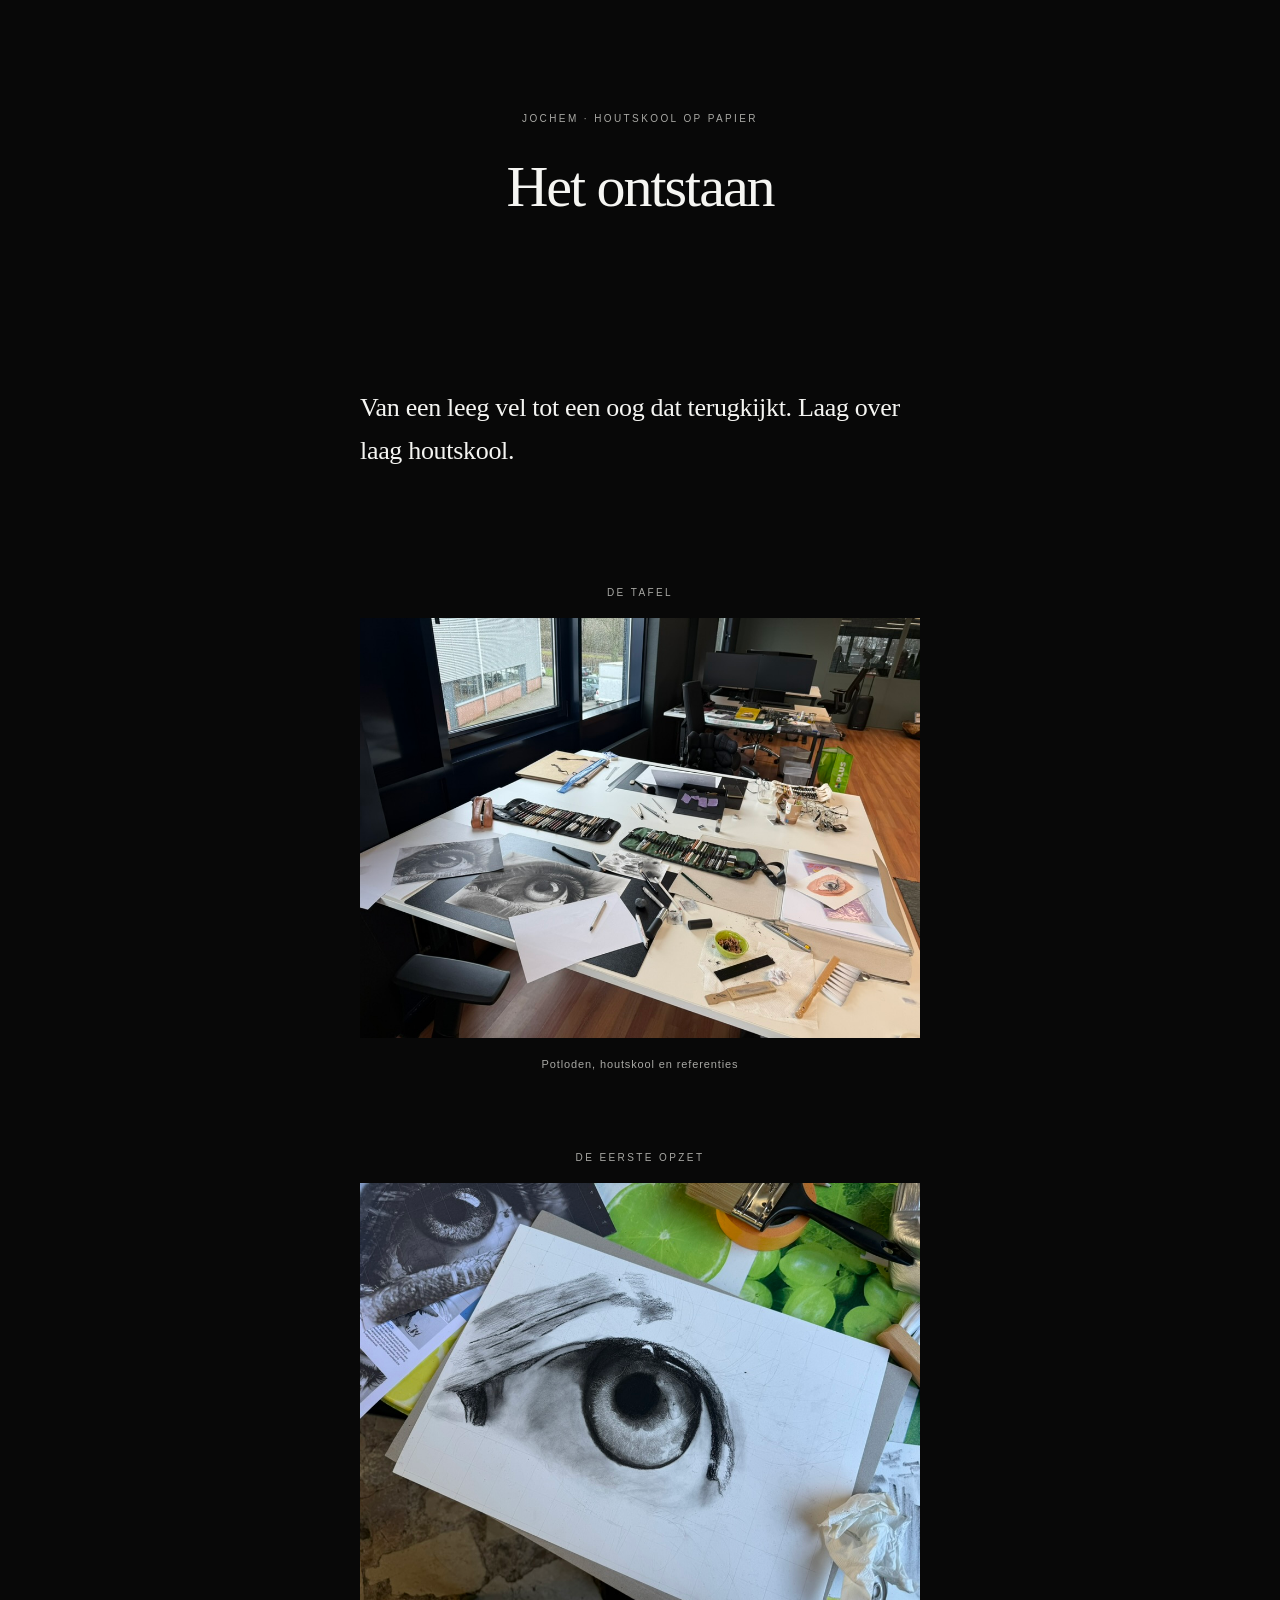
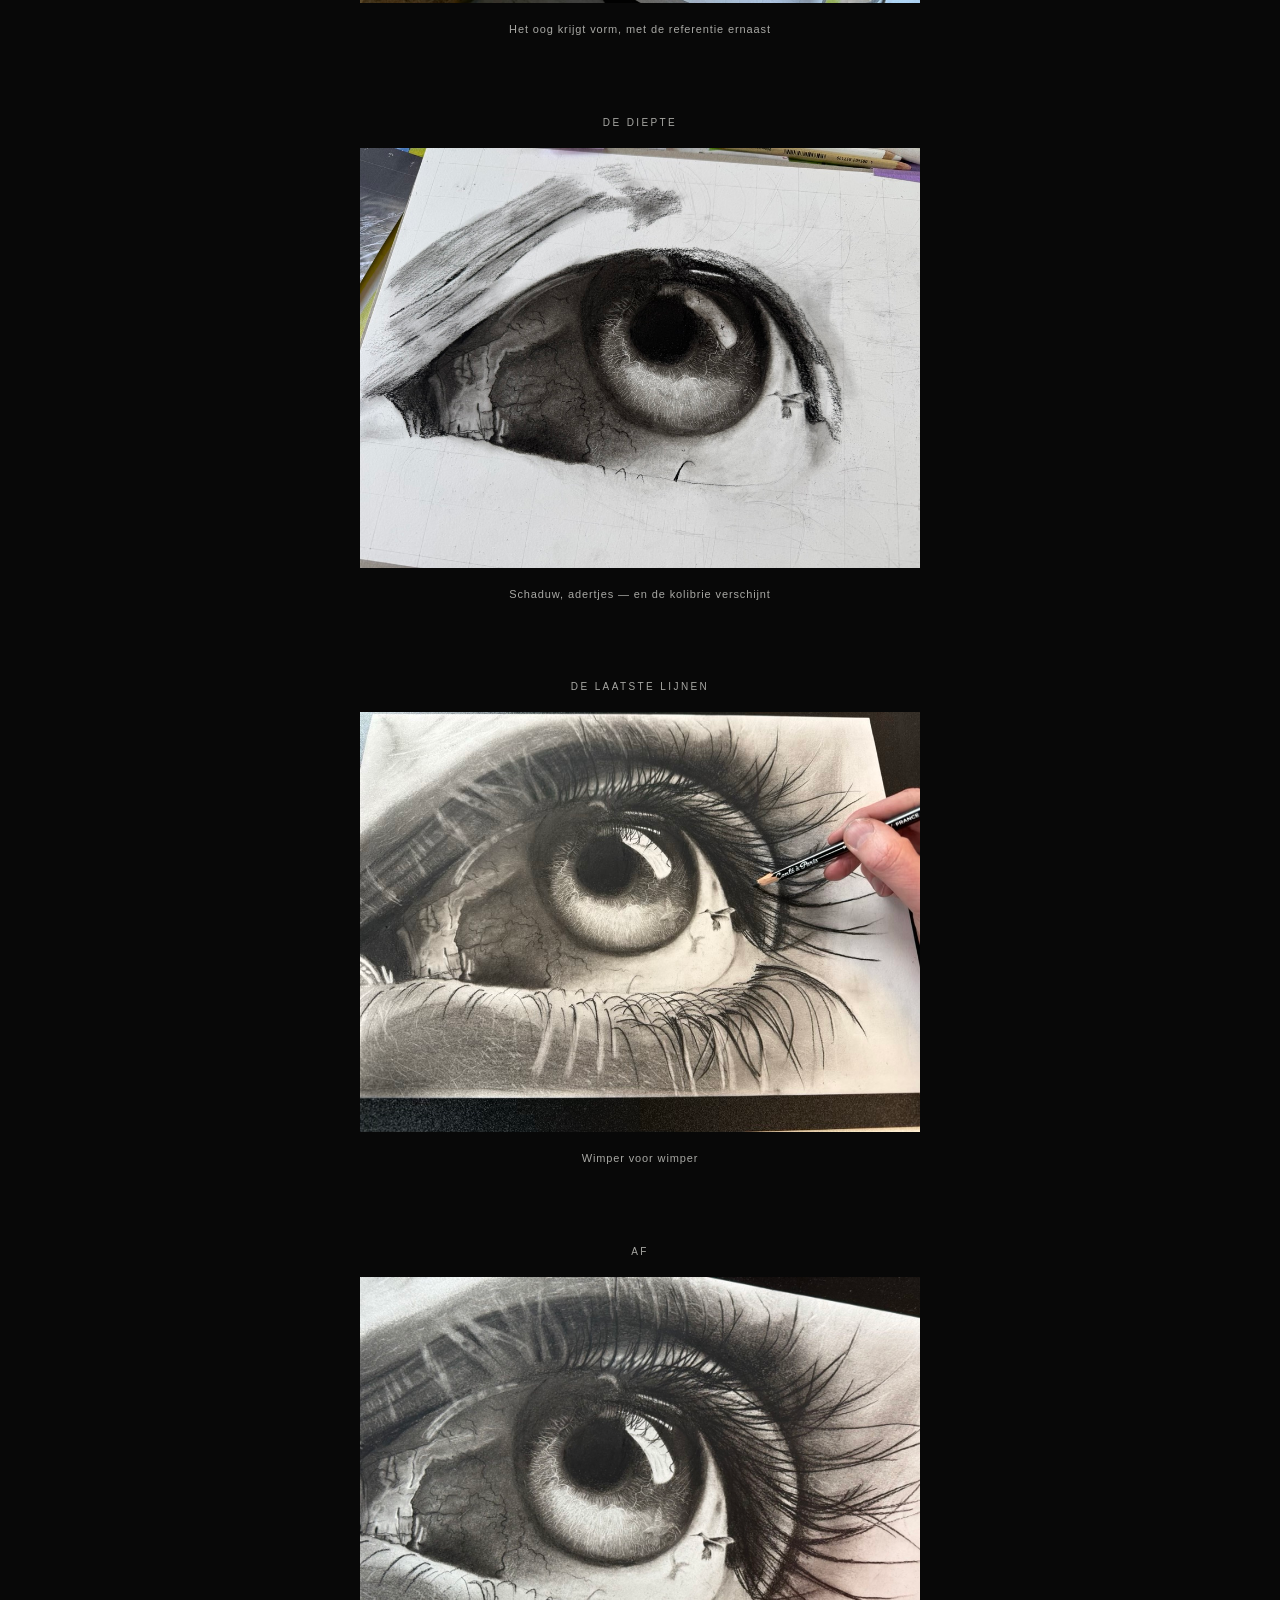
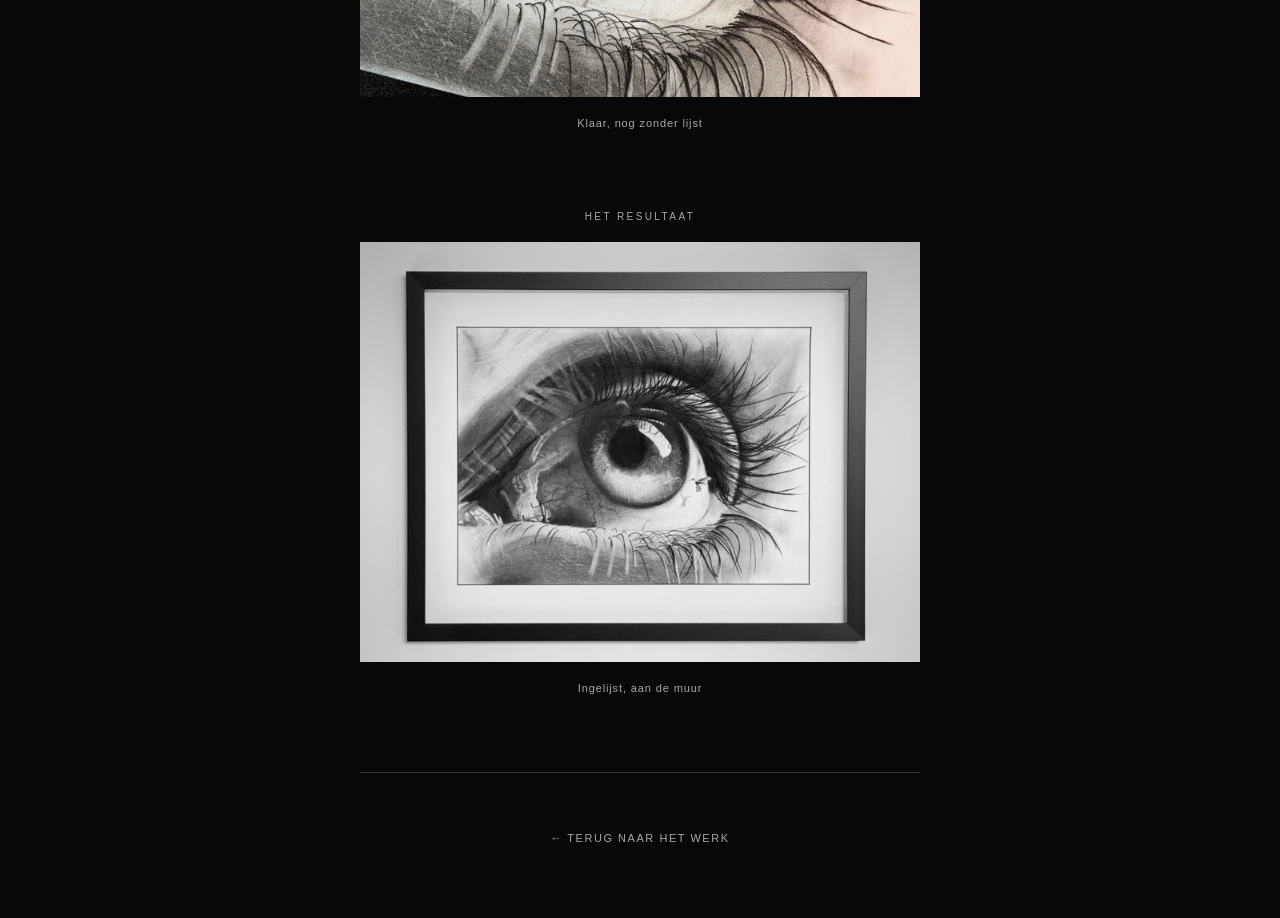
==== making-of.html @ fdedb75e "Add the static site for De kolibrie en het oog. Co-authored-by: Cursor <cursoragent@cursor.com>" ====
<!doctype html>
<html lang="nl">
<head>
  <meta charset="utf-8">
  <meta name="viewport" content="width=device-width, initial-scale=1, viewport-fit=cover">
  <meta name="theme-color" content="#080808">
  <meta name="description" content="Het ontstaan van ‘De kolibrie en het oog’ — van eerste opzet tot ingelijst werk.">
  <title>Het ontstaan — De kolibrie en het oog</title>
  <link rel="stylesheet" href="style.css">
</head>
<body>
  <main>
    <header>
      <div class="eyebrow">Jochem · Houtskool op papier</div>
      <h1>Het ontstaan</h1>
    </header>

    <article aria-label="Inleiding">
      <p>Van een leeg vel tot een oog dat terugkijkt. Laag over laag houtskool.</p>
    </article>

    <figure class="step">
      <span class="eyebrow">De tafel</span>
      <img src="assets/kolibri-oog-makingof-3.jpeg" alt="Werktafel met potloden, houtskool" loading="lazy">
      <figcaption>Potloden, houtskool en referenties</figcaption>
    </figure>

    <figure class="step">
      <span class="eyebrow">De eerste opzet</span>
      <img src="assets/kolibri-oog-makingof-2.jpeg" alt="De tekening in een vroeg stadium: de iris en de bovenste ooglijn zijn aangezet" loading="lazy">
      <figcaption>Het oog krijgt vorm, met de referentie ernaast</figcaption>
    </figure>

    <figure class="step">
      <span class="eyebrow">De diepte</span>
      <img src="assets/kolibri-oog-makingof-1.jpeg" alt="De tekening verder uitgewerkt, met donkere schaduwen en de eerste kolibrie" loading="lazy">
      <figcaption>Schaduw, adertjes — en de kolibrie verschijnt</figcaption>
    </figure>

    <figure class="step">
      <span class="eyebrow">De laatste lijnen</span>
      <img src="assets/kolibri-oog-pencil.jpg" alt="Een hand met een houtskoolpotlood werkt aan de wimpers van het oog" loading="lazy">
      <figcaption>Wimper voor wimper</figcaption>
    </figure>

    <figure class="step">
      <span class="eyebrow">Af</span>
      <picture>
        <source media="(max-width: 640px)" srcset="assets/kolibri-oog-skew_sm.jpeg">
        <img src="assets/kolibri-oog-skew_lg.jpeg" alt="De voltooide tekening schuin van opzij gefotografeerd, nog zonder lijst" loading="lazy">
      </picture>
      <figcaption>Klaar, nog zonder lijst</figcaption>
    </figure>

    <figure class="step">
      <span class="eyebrow">Het resultaat</span>
      <picture>
        <source media="(max-width: 640px)" srcset="assets/kolibri-oog-art_sm.jpg">
        <img src="assets/kolibri-oog-art_lg.jpg" alt="De ingelijste houtskooltekening aan de muur" loading="lazy">
      </picture>
      <figcaption>Ingelijst, aan de muur</figcaption>
    </figure>

    <footer>
      <a class="back" href="index.html">← Terug naar het werk</a>
    </footer>
  </main>
  <script data-goatcounter="https://kolibri-oog.goatcounter.com/count"
          async src="//gc.zgo.at/count.js"></script>
</body>
</html>
---- style.css ----
:root { color-scheme: dark; --bg:#080808; --fg:#f5f5f2; --muted:#a8a8a4; }
* { box-sizing:border-box; }
html { scroll-behavior:smooth; }
body { margin:0; background:var(--bg); color:var(--fg); -webkit-font-smoothing:antialiased; font-family:Georgia,'Times New Roman',serif; }
main { width:min(100% - 48px, 560px); margin:auto; }
header { padding:clamp(58px,13vh,110px) 0 38px; text-align:center; }
.eyebrow { font: 10px/1.7 Arial,Helvetica,sans-serif; letter-spacing:.24em; text-transform:uppercase; color:var(--muted); }
h1 { font-weight:400; font-size:clamp(35px,10vw,58px); line-height:1.13; letter-spacing:-.035em; margin:27px 0 18px; }
figure { margin:0 0 75px; }
figure img, figure picture { display:block; width:100%; height:auto; }
figcaption { text-align:center; font:11px/1.7 Arial,Helvetica,sans-serif; color:var(--muted); letter-spacing:.08em; margin-top:17px; }
.hero { margin:0 -24px 0; }
article { padding:clamp(65px,13vh,110px) 0 75px; }
article p { font-size:clamp(20px,5.25vw,26px); line-height:1.68; letter-spacing:-.012em; margin:0 0 1.4em; }
.context { border-top:1px solid #3b3b3b; padding:48px 0 75px; }
.context p { color:#d0d0cc; font-size:17px; line-height:1.8; margin:22px 0 0; }
.next { display:block; margin:0 0 75px; color:inherit; text-decoration:none; }
.next img { display:block; width:100%; height:auto; opacity:.86; transition:opacity .45s ease; }
.next:hover img, .next:focus-visible img { opacity:1; }
.next .label { display:flex; justify-content:center; gap:10px; font:11px/1.7 Arial,Helvetica,sans-serif; letter-spacing:.14em; text-transform:uppercase; margin-top:17px; }
.next .label span:last-child { transition:transform .45s ease; }
.next:hover .label span:last-child { transform:translateX(5px); }
.back { display:inline-block; font:11px/1.7 Arial,Helvetica,sans-serif; letter-spacing:.14em; text-transform:uppercase; color:var(--muted); text-decoration:none; padding:28px 0 0; }
.back:hover { color:var(--fg); }
.step .eyebrow { display:block; text-align:center; margin-bottom:17px; }
footer { padding:28px 0 70px; border-top:1px solid #333; text-align:center; }
.credit { margin:22px auto 0; max-width:340px; font:12px/1.8 Arial,Helvetica,sans-serif; color:var(--muted); }
.credit a { color:var(--fg); text-underline-offset:3px; }
::selection { background:#eee; color:#111; }
@media (min-width:650px) { .hero { margin:0; } }
@media (prefers-reduced-motion:reduce) { html { scroll-behavior:auto; } .next img, .next .label span { transition:none; } }
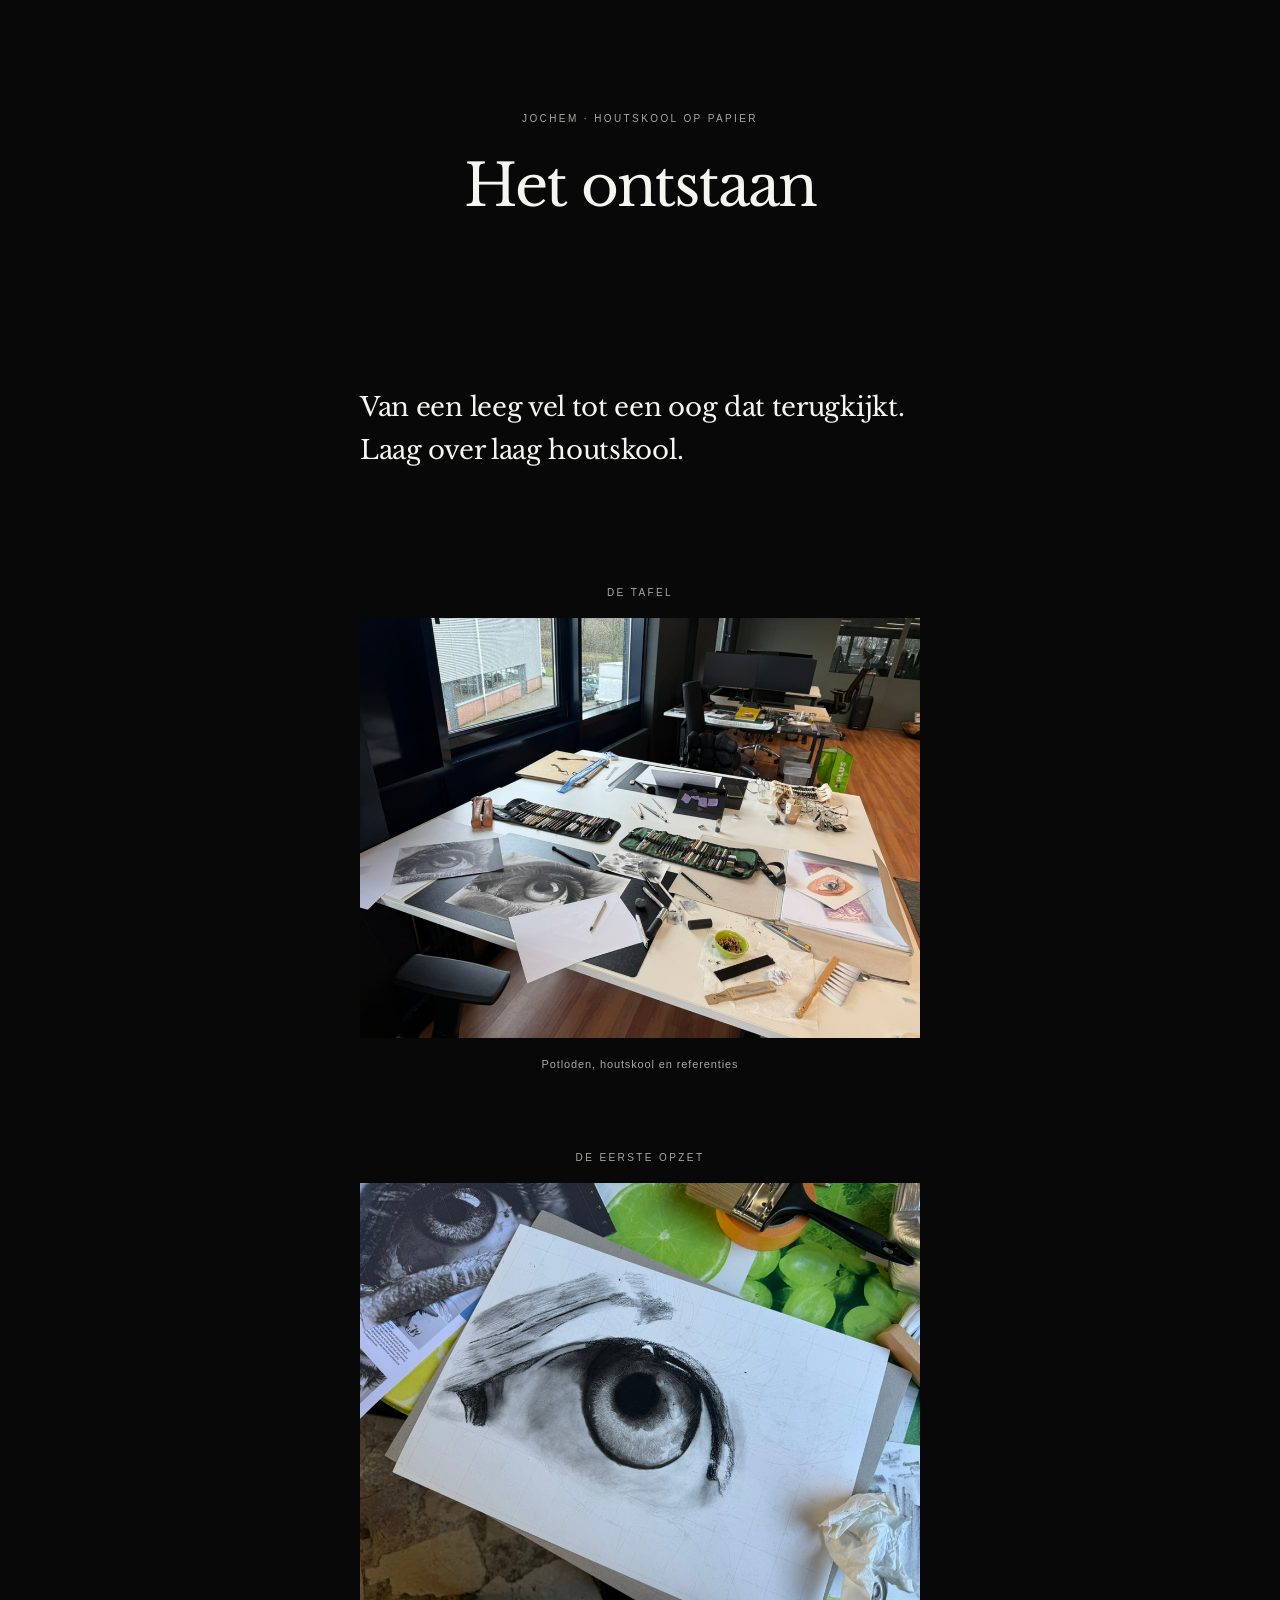
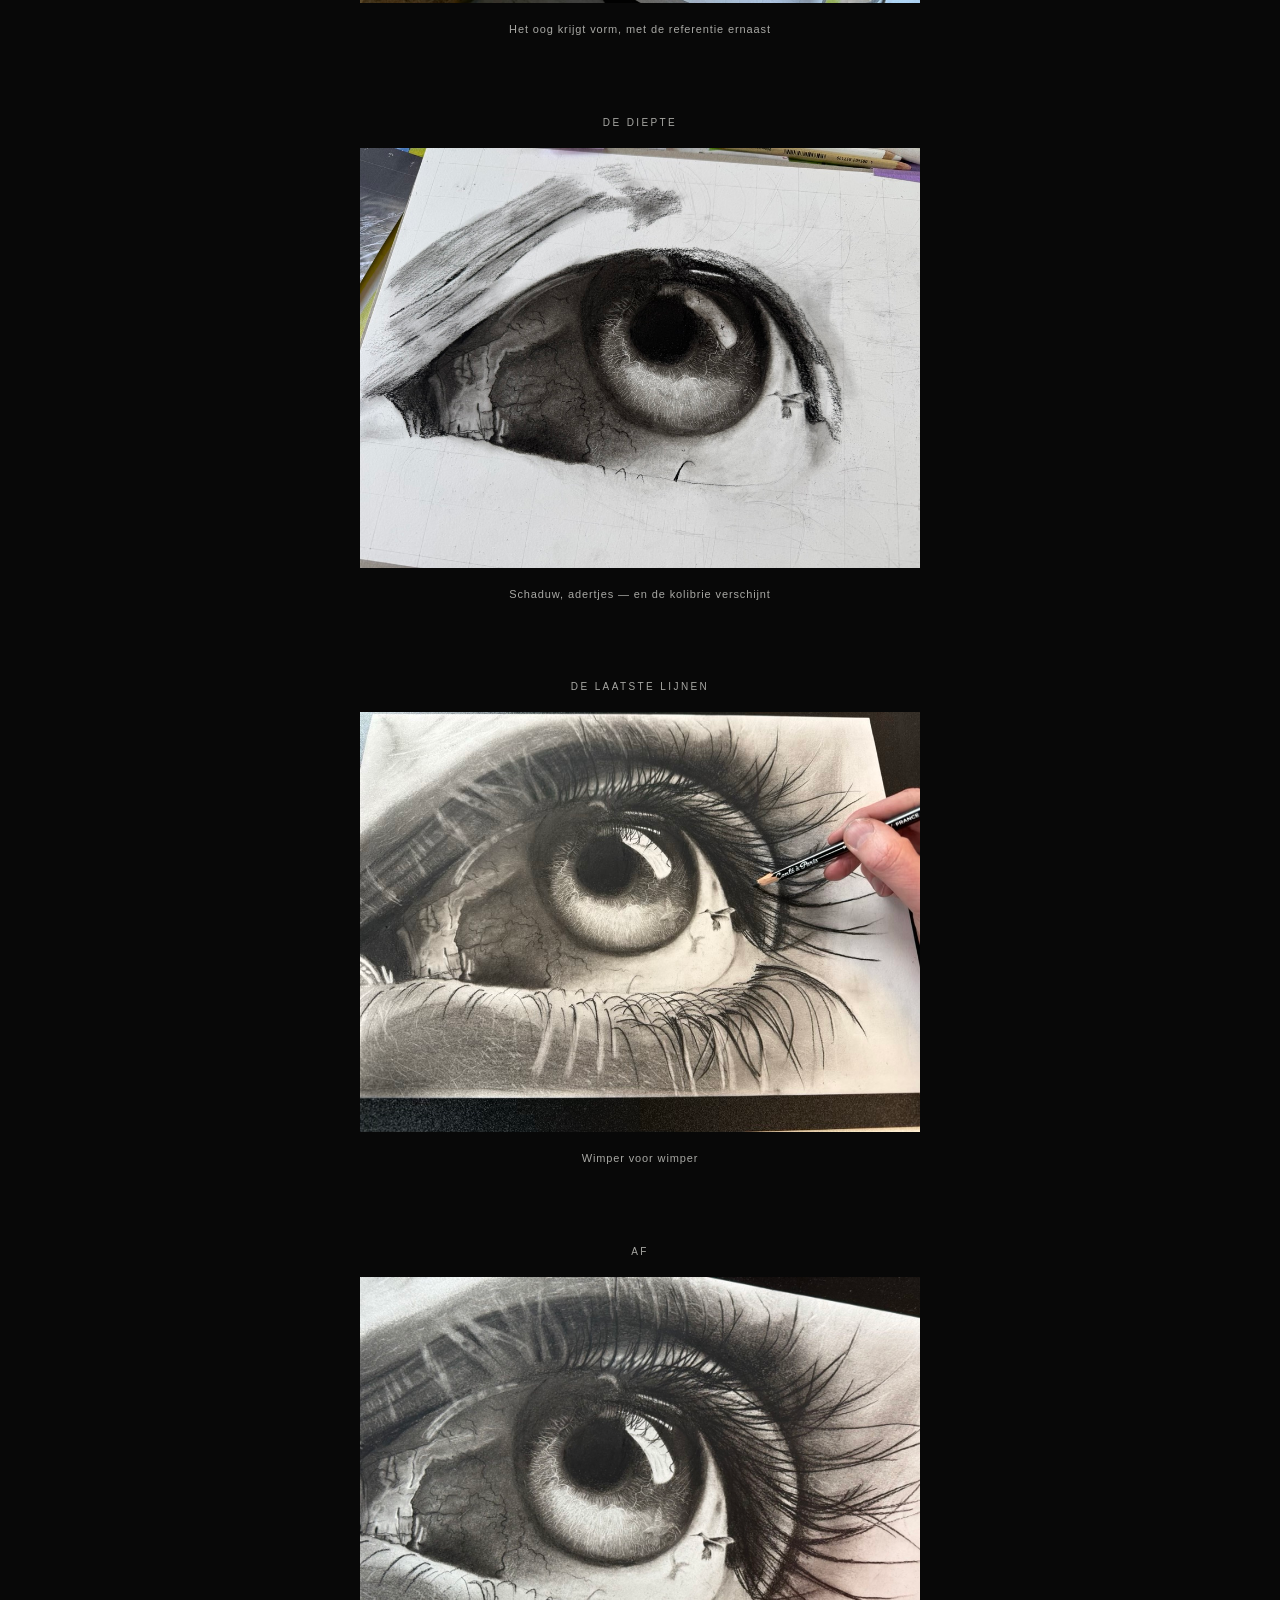
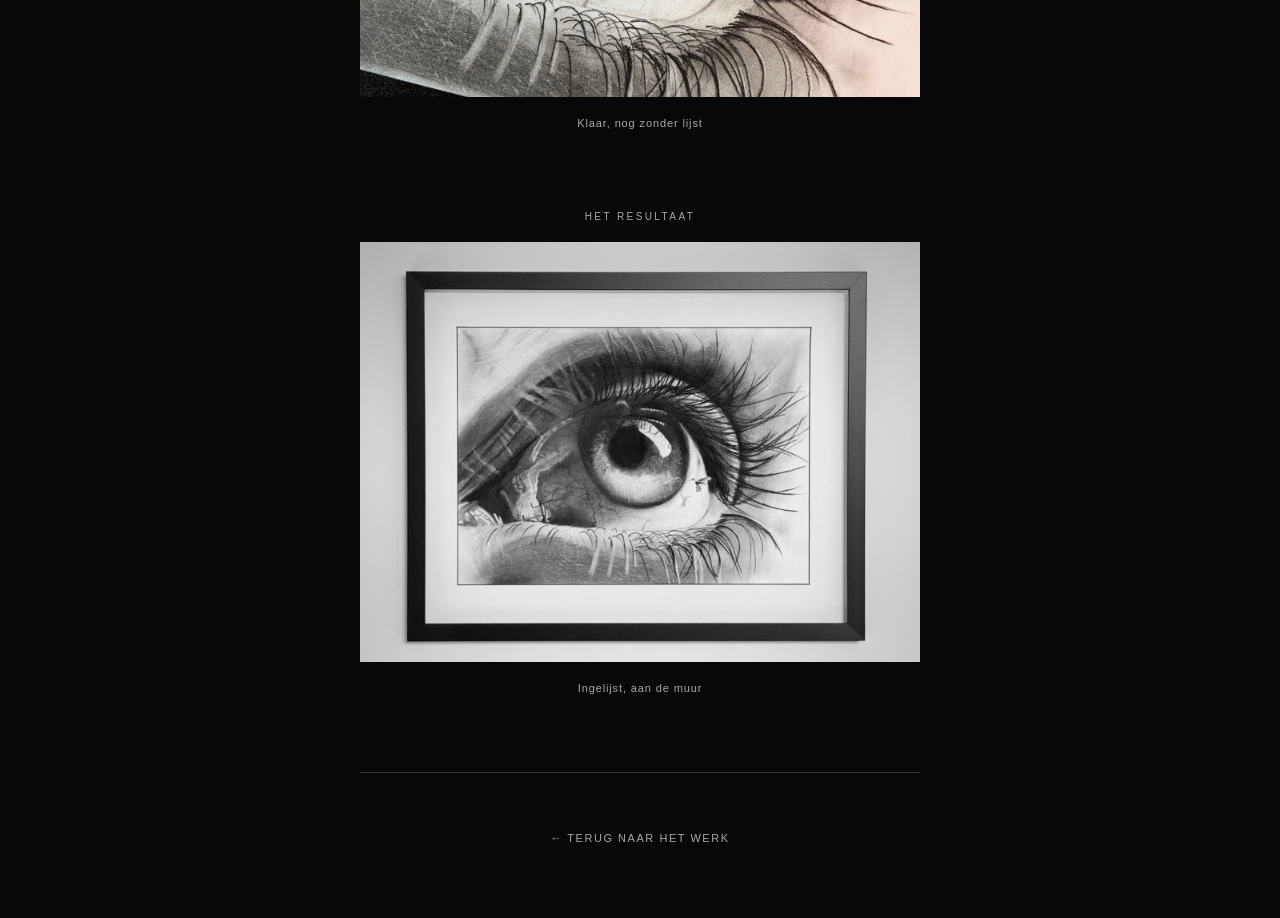
==== commit 451f4546: "Add favicon to index and making-of pages" ====
--- a/making-of.html
+++ b/making-of.html
@@ -6,6 +6,7 @@
   <meta name="theme-color" content="#080808">
   <meta name="description" content="Het ontstaan van ‘De kolibrie en het oog’ — van eerste opzet tot ingelijst werk.">
   <title>Het ontstaan — De kolibrie en het oog</title>
+  <link rel="icon" type="image/png" href="assets/favicon.png">
   <link rel="stylesheet" href="style.css">
 </head>
 <body>
--- a/style.css
+++ b/style.css
@@ -1,7 +1,8 @@
+@import url('https://fonts.googleapis.com/css2?family=Libre+Baskerville:wght@400;700&display=swap');
 :root { color-scheme: dark; --bg:#080808; --fg:#f5f5f2; --muted:#a8a8a4; }
 * { box-sizing:border-box; }
 html { scroll-behavior:smooth; }
-body { margin:0; background:var(--bg); color:var(--fg); -webkit-font-smoothing:antialiased; font-family:Georgia,'Times New Roman',serif; }
+body { margin:0; background:var(--bg); color:var(--fg); -webkit-font-smoothing:antialiased; font-family:'Libre Baskerville',Georgia,'Times New Roman',serif; }
 main { width:min(100% - 48px, 560px); margin:auto; }
 header { padding:clamp(58px,13vh,110px) 0 38px; text-align:center; }
 .eyebrow { font: 10px/1.7 Arial,Helvetica,sans-serif; letter-spacing:.24em; text-transform:uppercase; color:var(--muted); }
